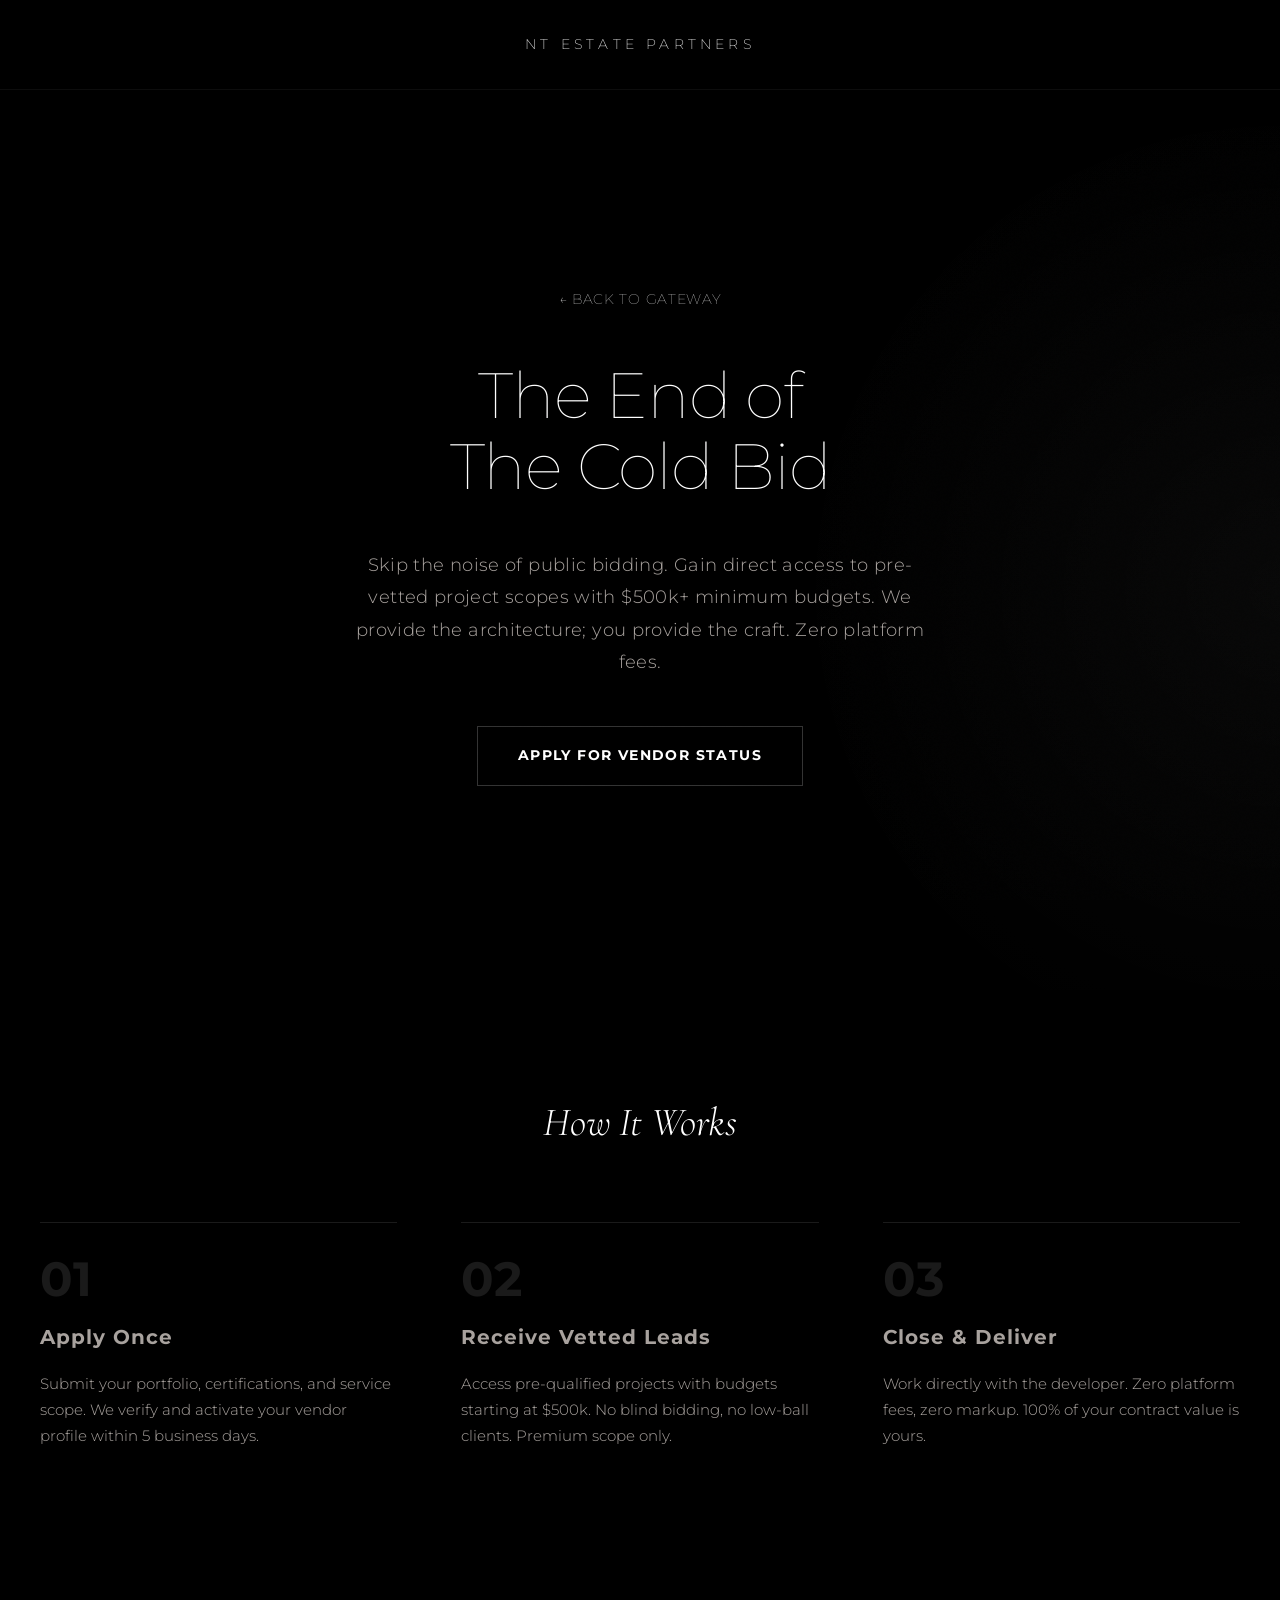
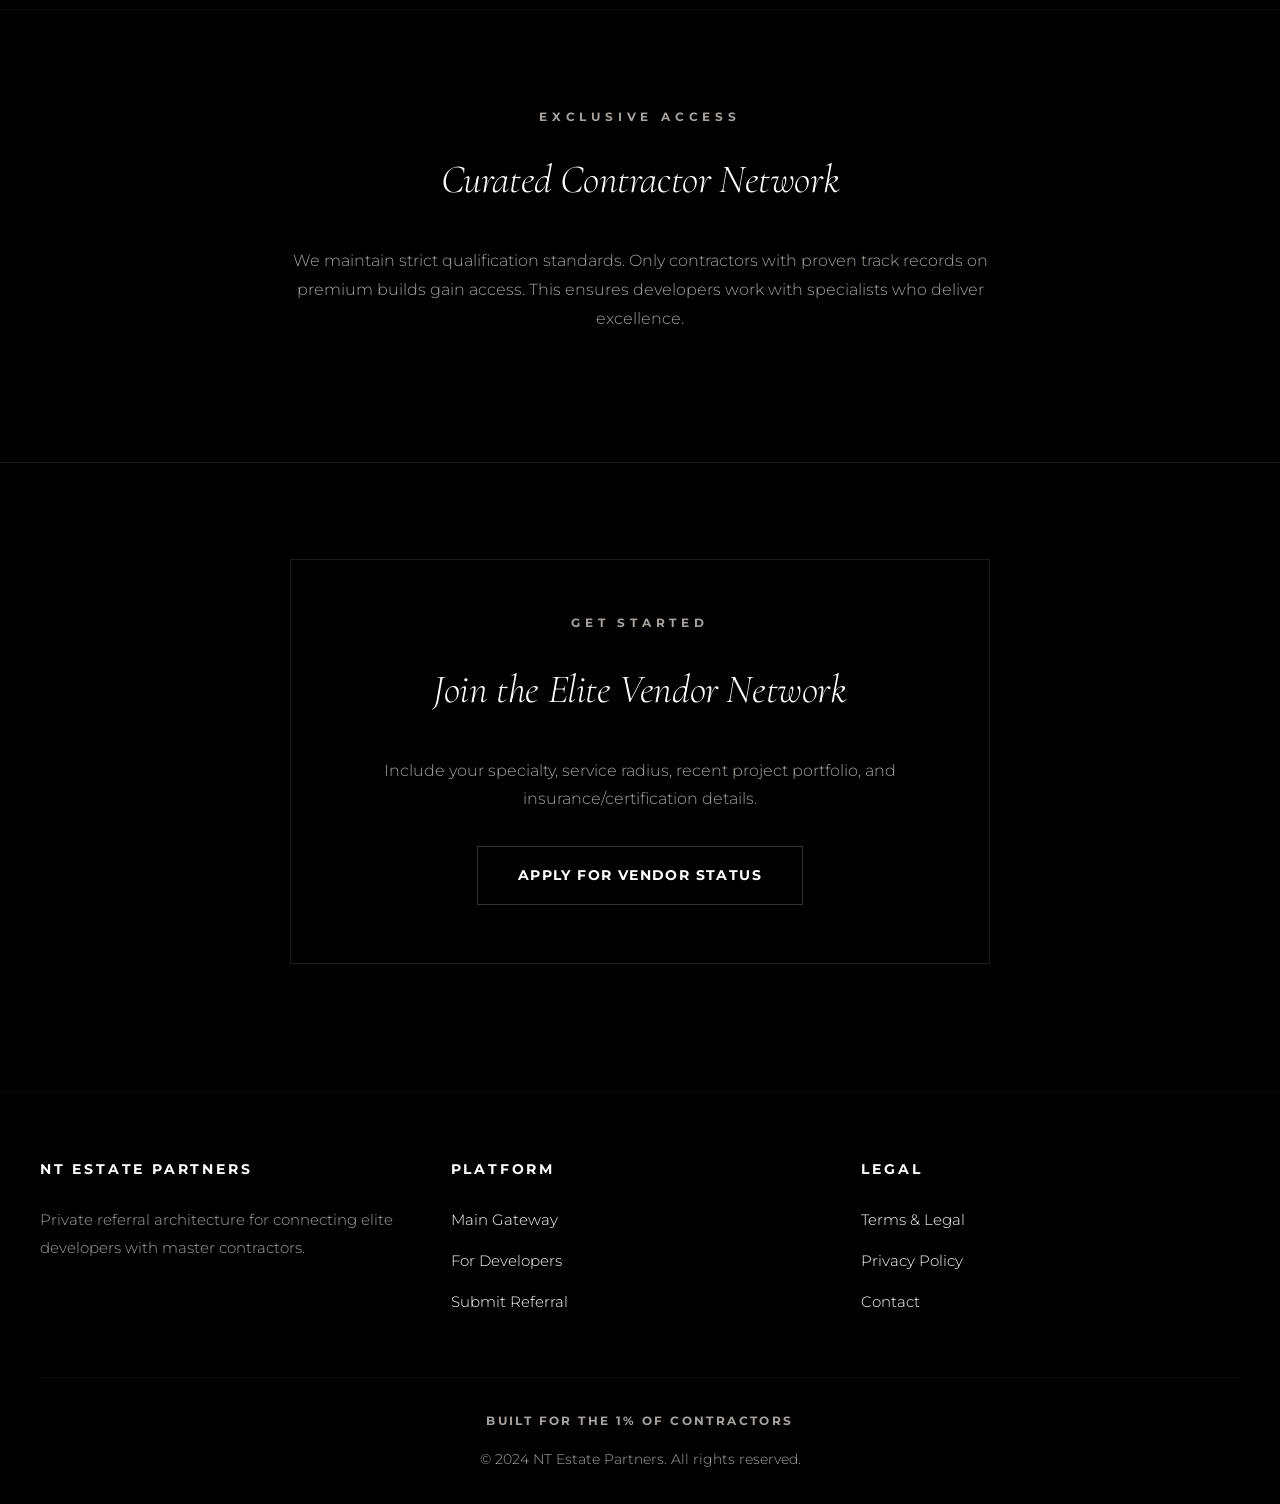
==== contractors.html @ 688e81b2 "Complete NT Estate Partners site – executive aesthetic, Montserrat/Cormorant typography, multi-page " ====
<!DOCTYPE html>
<html lang="en">
<head>
    <meta charset="UTF-8">
    <meta name="viewport" content="width=device-width, initial-scale=1.0">
    <title>NT Estate Partners - For Contractors</title>
    <link rel="stylesheet" href="style.css">
    <style>
        /* Back link styling */
        .back-link {
            display: inline-block;
            font-weight: 100;
            font-size: 0.875rem;
            letter-spacing: 0.05em;
            color: #ffffff;
            text-decoration: none;
            margin-bottom: 3rem;
            transition: opacity 0.3s ease;
        }

        .back-link:hover {
            opacity: 0.6;
        }
    </style>
</head>
<body>
    <!-- Header -->
    <header>
        <nav>
            <div class="logo">NT ESTATE PARTNERS</div>
        </nav>
    </header>

    <!-- Hero Section -->
    <section class="hero" style="padding: 8rem 2rem;">
        <div class="hero-content">
            <a href="index.html" class="back-link">← BACK TO GATEWAY</a>
            
            <h1>The End of<br>The Cold Bid</h1>
            
            <p class="secondary-text" style="margin: 2rem 0 3rem; max-width: 600px; margin-left: auto; margin-right: auto;">
                Skip the noise of public bidding. Gain direct access to pre-vetted project scopes with $500k+ minimum budgets. We provide the architecture; you provide the craft. Zero platform fees.
            </p>

            <a href="mailto:ops@ntestatepartners.com?subject=Contractor%20Vendor%20Application" class="btn-ghost">APPLY FOR VENDOR STATUS</a>
        </div>
    </section>

    <!-- Value Proposition Section -->
    <section class="how-it-works" style="padding: 6rem 2rem;">
        <div class="how-it-works-container">
            <h2>How It Works</h2>
            
            <div class="steps-grid">
                <div class="step">
                    <div class="step-number">01</div>
                    <h3 class="step-title">Apply Once</h3>
                    <p class="step-description">
                        Submit your portfolio, certifications, and service scope. We verify and activate your vendor profile within 5 business days.
                    </p>
                </div>

                <div class="step">
                    <div class="step-number">02</div>
                    <h3 class="step-title">Receive Vetted Leads</h3>
                    <p class="step-description">
                        Access pre-qualified projects with budgets starting at $500k. No blind bidding, no low-ball clients. Premium scope only.
                    </p>
                </div>

                <div class="step">
                    <div class="step-number">03</div>
                    <h3 class="step-title">Close & Deliver</h3>
                    <p class="step-description">
                        Work directly with the developer. Zero platform fees, zero markup. 100% of your contract value is yours.
                    </p>
                </div>
            </div>
        </div>
    </section>

    <!-- Exclusivity Section -->
    <section style="padding: 6rem 2rem; background: #000000; border-top: 1px solid rgba(255, 255, 255, 0.05);">
        <div class="contact-container" style="max-width: 700px;">
            <div style="text-align: center;">
                <span class="label" style="display: block; margin-bottom: 1rem;">EXCLUSIVE ACCESS</span>
                <h2 style="margin-bottom: 2rem;">Curated Contractor Network</h2>
                <p style="color: #a8a29e; margin-bottom: 2rem; font-size: 1rem;">
                    We maintain strict qualification standards. Only contractors with proven track records on premium builds gain access. This ensures developers work with specialists who deliver excellence.
                </p>
            </div>
        </div>
    </section>

    <!-- CTA Section -->
    <section class="contact-section" style="padding: 6rem 2rem;">
        <div class="contact-container">
            <div class="contact-card">
                <span class="label">GET STARTED</span>
                <h2 style="margin-top: 1rem; margin-bottom: 2rem;">Join the Elite Vendor Network</h2>
                <p style="margin-bottom: 2rem; color: #a8a29e;">
                    Include your specialty, service radius, recent project portfolio, and insurance/certification details.
                </p>
                <a href="mailto:ops@ntestatepartners.com?subject=Contractor%20Vendor%20Application" class="btn-ghost">APPLY FOR VENDOR STATUS</a>
            </div>
        </div>
    </section>

    <!-- Footer -->
    <footer>
        <div class="footer-container">
            <div class="footer-grid">
                <div class="footer-section">
                    <h4>NT Estate Partners</h4>
                    <p style="color: #a8a29e; font-size: 0.95rem;">
                        Private referral architecture for connecting elite developers with master contractors.
                    </p>
                </div>

                <div class="footer-section">
                    <h4>Platform</h4>
                    <ul>
                        <li><a href="index.html">Main Gateway</a></li>
                        <li><a href="developers.html">For Developers</a></li>
                        <li><a href="index.html#contact-section">Submit Referral</a></li>
                    </ul>
                </div>

                <div class="footer-section">
                    <h4>Legal</h4>
                    <ul>
                        <li><a href="legal.html">Terms & Legal</a></li>
                        <li><a href="legal.html">Privacy Policy</a></li>
                        <li><a href="#">Contact</a></li>
                    </ul>
                </div>
            </div>

            <div class="footer-bottom">
                <p class="footer-tagline">Built for the 1% of Contractors</p>
                <p class="footer-copyright">&copy; 2024 NT Estate Partners. All rights reserved.</p>
            </div>
        </div>
    </footer>

    <!-- Smooth scroll for anchor links -->
    <script>
        document.querySelectorAll('a[href^="#"]').forEach(anchor => {
            anchor.addEventListener('click', function(e) {
                const href = this.getAttribute('href');
                if (href !== '#' && !href.includes('mailto')) {
                    e.preventDefault();
                    const target = document.querySelector(href);
                    if (target) {
                        target.scrollIntoView({ behavior: 'smooth' });
                    }
                }
            });
        });
    </script>

    <!-- High-End Interactions Script -->
    <script src="interactions.js"></script>

    <!-- Micro-Interactions & Scroll Physics -->
    <script>
    (function() {
        'use strict';

        // ============================================
        // SCROLL REVEAL PHYSICS
        // ============================================

        const observerOptions = {
            threshold: 0.15,
            rootMargin: '0px 0px -100px 0px'
        };

        const scrollObserver = new IntersectionObserver((entries) => {
            entries.forEach((entry) => {
                if (entry.isIntersecting) {
                    entry.target.classList.add('in-view');
                    scrollObserver.unobserve(entry.target);
                }
            });
        }, observerOptions);

        // Observe all major sections for fade-in
        document.querySelectorAll('.hero, .divider-section, .how-it-works, .contact-section').forEach(el => {
            scrollObserver.observe(el);
        });

        // ============================================
        // STAGGERED CARD REVEAL
        // ============================================

        const cardObserver = new IntersectionObserver((entries) => {
            entries.forEach((entry) => {
                if (entry.isIntersecting) {
                    entry.target.querySelectorAll('.step').forEach((card) => {
                        card.classList.add('in-view');
                    });
                    cardObserver.unobserve(entry.target);
                }
            });
        }, observerOptions);

        const stepsGrid = document.querySelector('.steps-grid');
        if (stepsGrid) {
            cardObserver.observe(stepsGrid);
        }
    })();
    </script>
</body>
</html>
---- style.css ----
/* ============================================
   Quiet Luxury CSS - NT Estate Partners
   ============================================ */

/* Import Ultra-Minimalist Fonts */
@import url('https://fonts.googleapis.com/css2?family=Montserrat:wght@100;200;300;400;500;700;900&display=swap');
@import url('https://fonts.googleapis.com/css2?family=Cormorant+Garamond:wght@300&ital@1&display=swap');

/* ============================================
   RESET & GLOBAL STYLES
   ============================================ */

* {
    margin: 0;
    padding: 0;
    box-sizing: border-box;
}

html {
    scroll-behavior: smooth;
}

/* Custom Scrollbar */
::-webkit-scrollbar {
    width: 4px;
}

::-webkit-scrollbar-track {
    background: #000000;
}

::-webkit-scrollbar-thumb {
    background: rgba(255, 255, 255, 0.08);
    border-radius: 2px;
}

::-webkit-scrollbar-thumb:hover {
    background: rgba(255, 255, 255, 0.15);
}

body {
    font-family: 'Montserrat', -apple-system, BlinkMacSystemFont, 'Segoe UI', sans-serif;
    background-color: #000000;
    color: #a8a29e;
    line-height: 1.8;
    font-weight: 300;
    -webkit-font-smoothing: antialiased;
    -moz-osx-font-smoothing: grayscale;
}

/* ============================================
   TYPOGRAPHY
   ============================================ */

h1 {
    font-family: 'Montserrat', sans-serif;
    font-weight: 100;
    font-size: 4rem;
    letter-spacing: -0.02em;
    line-height: 1.1;
    margin-bottom: 2rem;
    color: #ffffff;
}

h2 {
    font-family: 'Cormorant Garamond', serif;
    font-weight: 300;
    font-style: italic;
    font-size: 2.5rem;
    letter-spacing: -0.01em;
    margin-bottom: 1.5rem;
    color: #ffffff;
}

p {
    font-family: 'Montserrat', sans-serif;
    font-weight: 300;
    font-size: 1rem;
    line-height: 1.8;
    color: #a8a29e;
}

.label {
    font-weight: 700;
    font-size: 0.75rem;
    letter-spacing: 0.4em;
    text-transform: uppercase;
    color: #a8a29e;
    margin-bottom: 1rem;
}

.secondary-text {
    color: #a8a29e;
    font-family: 'Montserrat', sans-serif;
    font-weight: 300;
    font-size: 1.125rem;
    letter-spacing: 0.02em;
}

/* ============================================
   HEADER & NAVIGATION
   ============================================ */

header {
    position: sticky;
    top: 0;
    z-index: 1000;
    background-color: rgba(0, 0, 0, 0.7);
    backdrop-filter: blur(12px);
    border-bottom: 1px solid rgba(255, 255, 255, 0.1);
}

nav {
    max-width: 1200px;
    margin: 0 auto;
    padding: 2rem;
    text-align: center;
}

.logo {
    font-family: 'Montserrat', sans-serif;
    font-weight: 200;
    font-size: 0.875rem;
    letter-spacing: 0.6em;
    text-transform: uppercase;
    animation: kerning-expand 2s ease-out 0.5s both;
    color: #ffffff;
}

/* ============================================
   ANIMATIONS & KEYFRAMES
   ============================================ */

@keyframes kerning-expand {
    from {
        letter-spacing: 0.2em;
        opacity: 0;
    }
    to {
        letter-spacing: 0.3em;
        opacity: 1;
    }
}

@keyframes scroll-reveal {
    from {
        opacity: 0;
        transform: translateY(20px);
    }
    to {
        opacity: 1;
        transform: translateY(0);
    }
}

@keyframes stagger-slide {
    from {
        opacity: 0;
        transform: translateY(20px);
    }
    to {
        opacity: 1;
        transform: translateY(0);
    }
}

.reveal {
    opacity: 0;
    animation: scroll-reveal 0.8s cubic-bezier(0.165, 0.84, 0.44, 1) forwards;
}

.step {
    opacity: 0;
}

.step.reveal-staggered {
    animation: stagger-slide 0.6s cubic-bezier(0.165, 0.84, 0.44, 1) forwards;
}

/* ============================================
   BUTTONS & INTERACTIVE ELEMENTS
   ============================================ */

.btn-ghost {
    display: inline-block;
    padding: 1rem 2.5rem;
    border: 1px solid rgba(255, 255, 255, 0.2);
    background: transparent;
    color: #ffffff;
    font-weight: 700;
    font-size: 0.875rem;
    letter-spacing: 0.1em;
    text-transform: uppercase;
    cursor: pointer;
    text-decoration: none;
    transition: all 0.6s cubic-bezier(0.165, 0.84, 0.44, 1);
    position: relative;
    overflow: hidden;
}

.btn-ghost::before {
    content: '';
    position: absolute;
    top: 0;
    left: -100%;
    width: 100%;
    height: 100%;
    background-color: #ffffff;
    z-index: -1;
    transition: left 0.6s cubic-bezier(0.165, 0.84, 0.44, 1);
}

.btn-ghost:hover {
    border-color: rgba(255, 255, 255, 0.8);
    color: #000000;
    transform: scale(1.02);
}

.btn-ghost:hover::before {
    left: 0;
}

a.btn-ghost {
    display: inline-block;
}

/* ============================================
   HERO SECTION
   ============================================ */

.hero {
    min-height: 100vh;
    display: flex;
    flex-direction: column;
    justify-content: center;
    align-items: center;
    padding: 4rem 2rem;
    text-align: center;
    position: relative;
    overflow: hidden;
}

.hero::before {
    content: '';
    position: absolute;
    top: 0;
    right: -500px;
    width: 1000px;
    height: 1000px;
    background: radial-gradient(circle, rgba(255, 255, 255, 0.03) 0%, transparent 70%);
    pointer-events: none;
}

.hero-content {
    max-width: 900px;
    position: relative;
    z-index: 1;
}

.hero h1 {
    margin-bottom: 3rem;
}

/* ============================================
   DIVIDER LINE
   ============================================ */

.divider-section {
    padding: 6rem 2rem;
    text-align: center;
}

.divider-line {
    width: 60%;
    height: 1px;
    background: linear-gradient(to right, transparent, rgba(255, 255, 255, 0.2), transparent);
    margin: 3rem auto;
}

.stats-label-top {
    display: block;
    margin-bottom: 2rem;
}

.stats-text-bottom {
    display: block;
    margin-top: 2rem;
    font-size: 1.25rem;
    letter-spacing: 0.01em;
}

/* ============================================
   HOW IT WORKS SECTION
   ============================================ */

.how-it-works {
    padding: 8rem 2rem;
    background: #000000;
}

.how-it-works-container {
    max-width: 1200px;
    margin: 0 auto;
}

.how-it-works h2 {
    text-align: center;
    margin-bottom: 4rem;
}

.steps-grid {
    display: grid;
    grid-template-columns: repeat(auto-fit, minmax(280px, 1fr));
    gap: 4rem;
    margin-bottom: 2rem;
}

.step {
    padding: 2rem 0;
    border-top: 1px solid rgba(255, 255, 255, 0.1);
    position: relative;
}

.step:hover {
    border-top-color: rgba(255, 255, 255, 0.3);
    transition: border-color 0.3s ease;
}

.step-number {
    font-weight: 700;
    font-size: 3rem;
    color: rgba(255, 255, 255, 0.1);
    line-height: 1;
    margin-bottom: 1rem;
}

.step-title {
    font-weight: 700;
    font-size: 1.25rem;
    margin-bottom: 1rem;
    letter-spacing: 0.05em;
}

.step-description {
    font-size: 0.95rem;
    line-height: 1.7;
    color: #a8a29e;
}

/* ============================================
   CONTACT/OPS SECTION
   ============================================ */

.contact-section {
    padding: 6rem 2rem;
    background-color: #000000;
    border-top: 1px solid rgba(255, 255, 255, 0.1);
}

.contact-container {
    max-width: 700px;
    margin: 0 auto;
    text-align: center;
}

.contact-card {
    backdrop-filter: blur(20px);
    border: 1px solid rgba(255, 255, 255, 0.1);
    padding: 3rem 2rem;
    margin-bottom: 2rem;
    transition: all 0.4s cubic-bezier(0.165, 0.84, 0.44, 1);
}

.contact-card:hover {
    border-color: rgba(255, 255, 255, 0.3);
    transform: scale(1.02);
}

.contact-label {
    display: block;
    margin-bottom: 1.5rem;
}

.email-display {
    font-weight: 300;
    font-size: 1.5rem;
    letter-spacing: 0.02em;
    margin-bottom: 1.5rem;
    word-break: break-all;
}

.email-display a {
    color: #ffffff;
    text-decoration: none;
    transition: opacity 0.3s ease;
}

.email-display a:hover {
    opacity: 0.7;
}

.copy-btn {
    background: transparent;
    border: 1px solid rgba(255, 255, 255, 0.2);
    color: #ffffff;
    padding: 0.75rem 1.5rem;
    font-size: 0.75rem;
    font-weight: 700;
    letter-spacing: 0.1em;
    text-transform: uppercase;
    cursor: pointer;
    transition: all 0.3s ease;
    margin: 1rem 0;
}

.copy-btn:hover {
    border-color: rgba(255, 255, 255, 0.5);
}

.copy-feedback {
    font-size: 0.85rem;
    color: #a8a29e;
    margin-top: 1rem;
}

.instruction-box {
    background: rgba(255, 255, 255, 0.02);
    border: 1px solid rgba(255, 255, 255, 0.1);
    padding: 1.5rem;
    border-radius: 0;
    font-size: 0.9rem;
    line-height: 1.8;
    color: #a8a29e;
    margin: 2rem 0;
    text-align: left;
}

/* ============================================
   FOOTER
   ============================================ */

footer {
    background: #000000;
    border-top: 1px solid rgba(255, 255, 255, 0.05);
    padding: 4rem 2rem 2rem;
}

.footer-container {
    max-width: 1200px;
    margin: 0 auto;
}

.footer-grid {
    display: grid;
    grid-template-columns: repeat(3, 1fr);
    gap: 2rem;
    margin-bottom: 3rem;
}

.footer-section h4 {
    font-weight: 700;
    font-size: 0.875rem;
    letter-spacing: 0.2em;
    text-transform: uppercase;
    margin-bottom: 1.5rem;
    color: #ffffff;
    text-align: left;
}

.footer-section ul {
    list-style: none;
    padding: 0;
    padding-left: 0;
    margin: 0;
}

.footer-section ul li {
    margin-bottom: 0.75rem;
    padding: 0;
    font-family: 'Montserrat', -apple-system, BlinkMacSystemFont, 'Segoe UI', sans-serif;
    font-weight: 300;
}

.footer-section a {
    color: #64748b;
    text-decoration: none;
    font-size: 0.95rem;
    font-family: 'Montserrat', -apple-system, BlinkMacSystemFont, 'Segoe UI', sans-serif;
    font-weight: 300;
    line-height: 1.6;
    transition: color 0.3s cubic-bezier(0.165, 0.84, 0.44, 1);
}

.footer-section a:hover {
    color: #ffffff;
}

.footer-bottom {
    border-top: 1px solid rgba(255, 255, 255, 0.05);
    padding-top: 2rem;
    text-align: center;
}

.footer-tagline {
    font-weight: 700;
    font-size: 0.75rem;
    letter-spacing: 0.2em;
    text-transform: uppercase;
    color: #a8a29e;
    margin-bottom: 1rem;
}

.footer-copyright {
    font-size: 0.85rem;
    color: #a8a29e;
}

/* Override default link styles in footer */
footer ul {
    list-style: none !important;
    padding-left: 0 !important;
}

footer li {
    list-style: none !important;
    padding-left: 0 !important;
}

footer a,
footer a:visited,
footer a:active {
    color: #ffffff !important;
    text-decoration: none !important;
}

footer a:hover {
    color: #ffffff !important;
}

/* ============================================
   ATMOSPHERIC GRAIN OVERLAY
   ============================================ */

body::before {
    content: '';
    position: fixed;
    top: 0;
    left: 0;
    width: 100%;
    height: 100%;
    background-image: 
        url("data:image/svg+xml,%3Csvg viewBox='0 0 400 400' xmlns='http://www.w3.org/2000/svg'%3E%3Cfilter id='noiseFilter'%3E%3CfeTurbulence type='fractalNoise' baseFrequency='0.9' numOctaves='4' result='noise' /%3E%3C/filter%3E%3Crect width='400' height='400' fill='%23000000' filter='url(%23noiseFilter)'/%3E%3C/svg%3E");
    opacity: 0.02;
    pointer-events: none;
    z-index: 1;
    mix-blend-mode: overlay;
}

/* ============================================
   HEADER POLISH REFINEMENT
   ============================================ */

header {
    backdrop-filter: blur(15px);
    border-bottom: 1px solid rgba(255, 255, 255, 0.05);
}

/* ============================================
   MAGNETIC HOVER - GHOST BUTTONS
   ============================================ */

.btn-ghost {
    transition: all 0.4s cubic-bezier(0.165, 0.84, 0.44, 1);
}

.btn-ghost:hover {
    transform: scale(1.02) translateY(-2px);
    border-color: rgba(255, 255, 255, 0.8);
}

/* ============================================
   MAGNETIC HOVER - DIRECT CHANNEL CARD
   ============================================ */

.contact-card {
    transition: all 0.4s cubic-bezier(0.165, 0.84, 0.44, 1);
}

.contact-card:hover {
    transform: scale(1.02);
    border-color: rgba(255, 255, 255, 0.3);
}

/* ============================================
   STAGGERED CARD REVEALS
   ============================================ */

.step {
    opacity: 0;
    transform: translateY(20px);
    transition: opacity 0.8s ease-out, transform 0.8s ease-out;
}

.step.in-view {
    opacity: 1;
    transform: translateY(0);
}

.step:nth-child(1).in-view {
    transition-delay: 0ms;
}

.step:nth-child(2).in-view {
    transition-delay: 200ms;
}

.step:nth-child(3).in-view {
    transition-delay: 400ms;
}

/* ============================================
   RESPONSIVE DESIGN
   ============================================ */

@media (max-width: 768px) {
    h1 {
        font-size: 2.5rem;
    }

    h2 {
        font-size: 1.75rem;
    }

    .hero {
        min-height: 80vh;
        padding: 3rem 1.5rem;
    }

    .divider-line {
        width: 80%;
    }

    .how-it-works {
        padding: 4rem 1.5rem;
    }

    .steps-grid {
        gap: 2rem;
    }

    .contact-card {
        padding: 2rem 1.5rem;
    }

    .email-display {
        font-size: 1.125rem;
    }

    .footer-grid {
        grid-template-columns: 1fr;
        gap: 2rem;
    }
}

@media (max-width: 480px) {
    h1 {
        font-size: 1.75rem;
        margin-bottom: 1.5rem;
    }

    h2 {
        font-size: 1.25rem;
    }

    .hero {
        min-height: 60vh;
        padding: 2rem 1rem;
    }

    .hero h1 {
        font-size: 1.75rem;
    }

    .divider-section {
        padding: 4rem 1rem;
    }

    .divider-line {
        width: 100%;
    }

    .how-it-works {
        padding: 3rem 1rem;
    }

    .step {
        padding: 1.5rem 0;
    }

    .step-number {
        font-size: 2rem;
    }

    .contact-card {
        padding: 1.5rem 1rem;
    }

    .email-display {
        font-size: 1rem;
    }

    .btn-ghost {
        padding: 0.75rem 1.5rem;
        font-size: 0.75rem;
    }
}

/* ============================================
   UTILITY CLASSES
   ============================================ */

.text-center {
    text-align: center;
}

.mt-large {
    margin-top: 4rem;
}

.container {
    max-width: 1200px;
    margin: 0 auto;
    padding: 0 2rem;
}
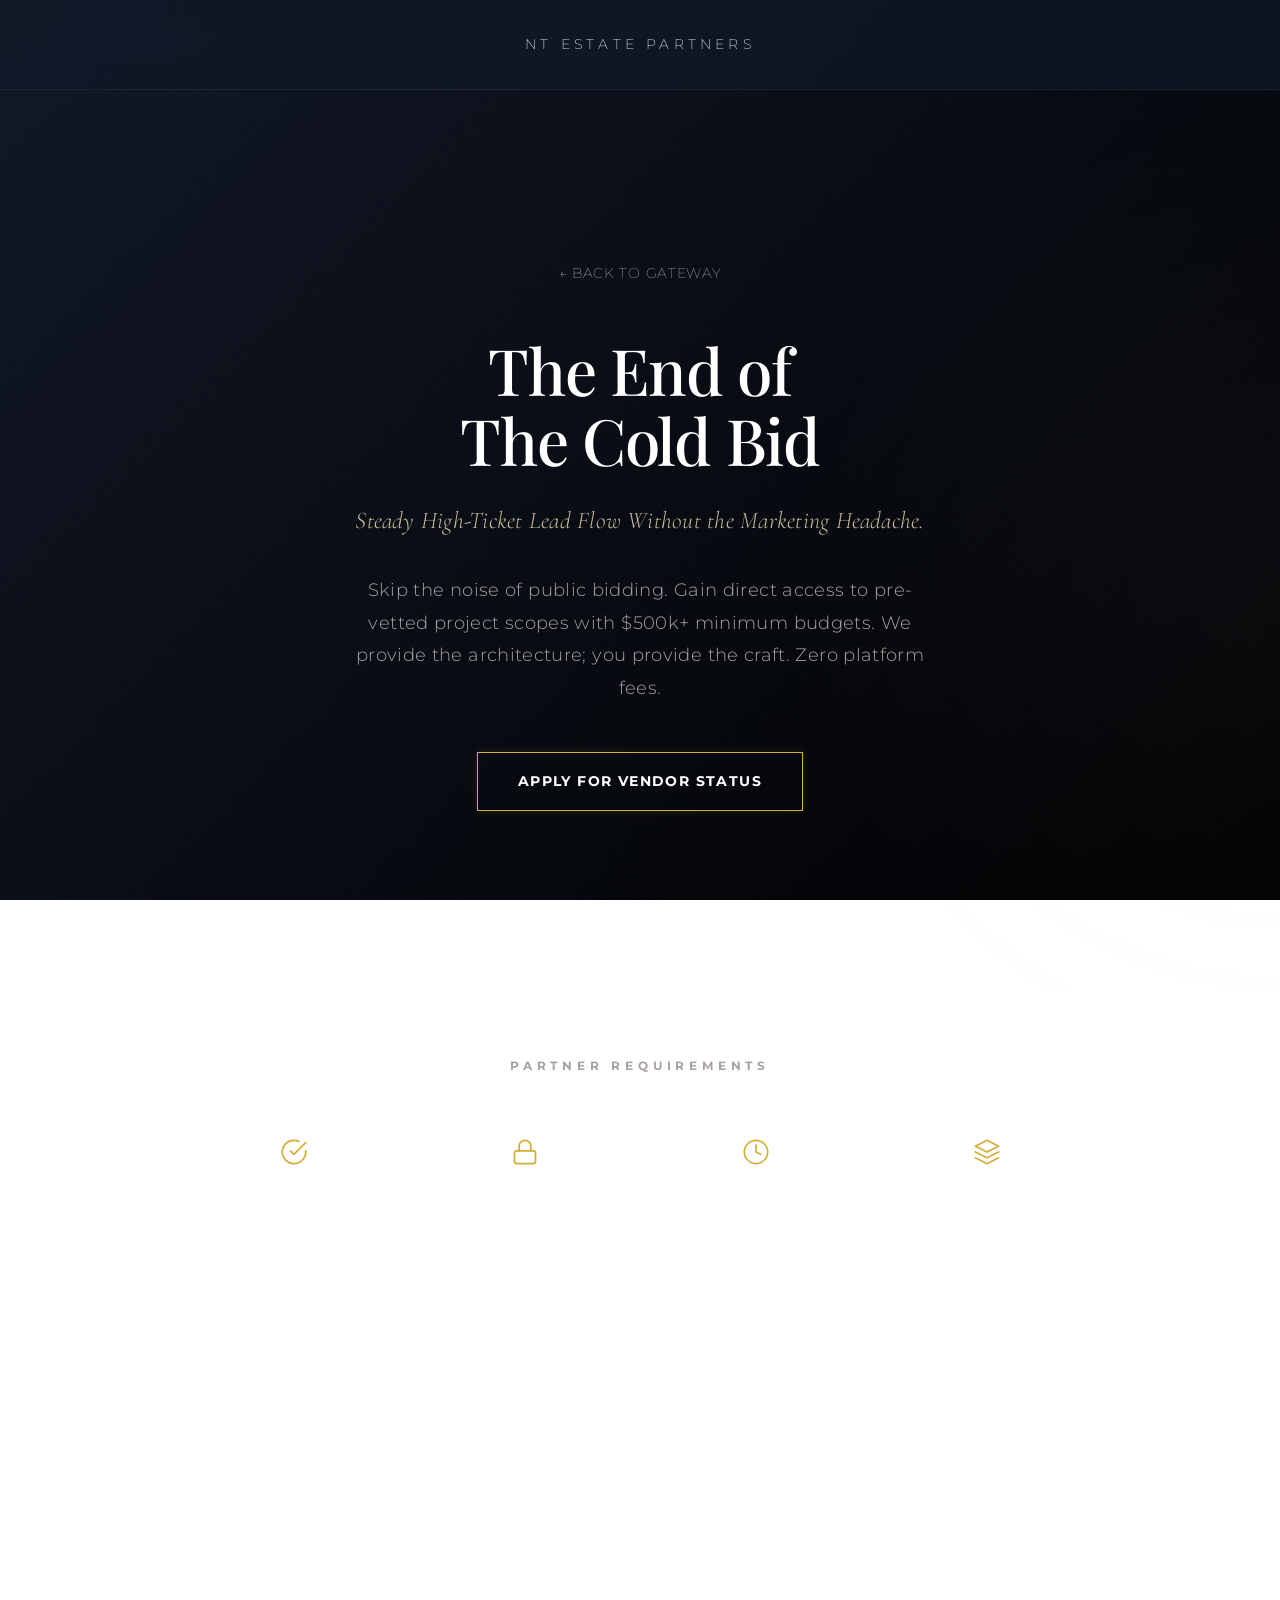
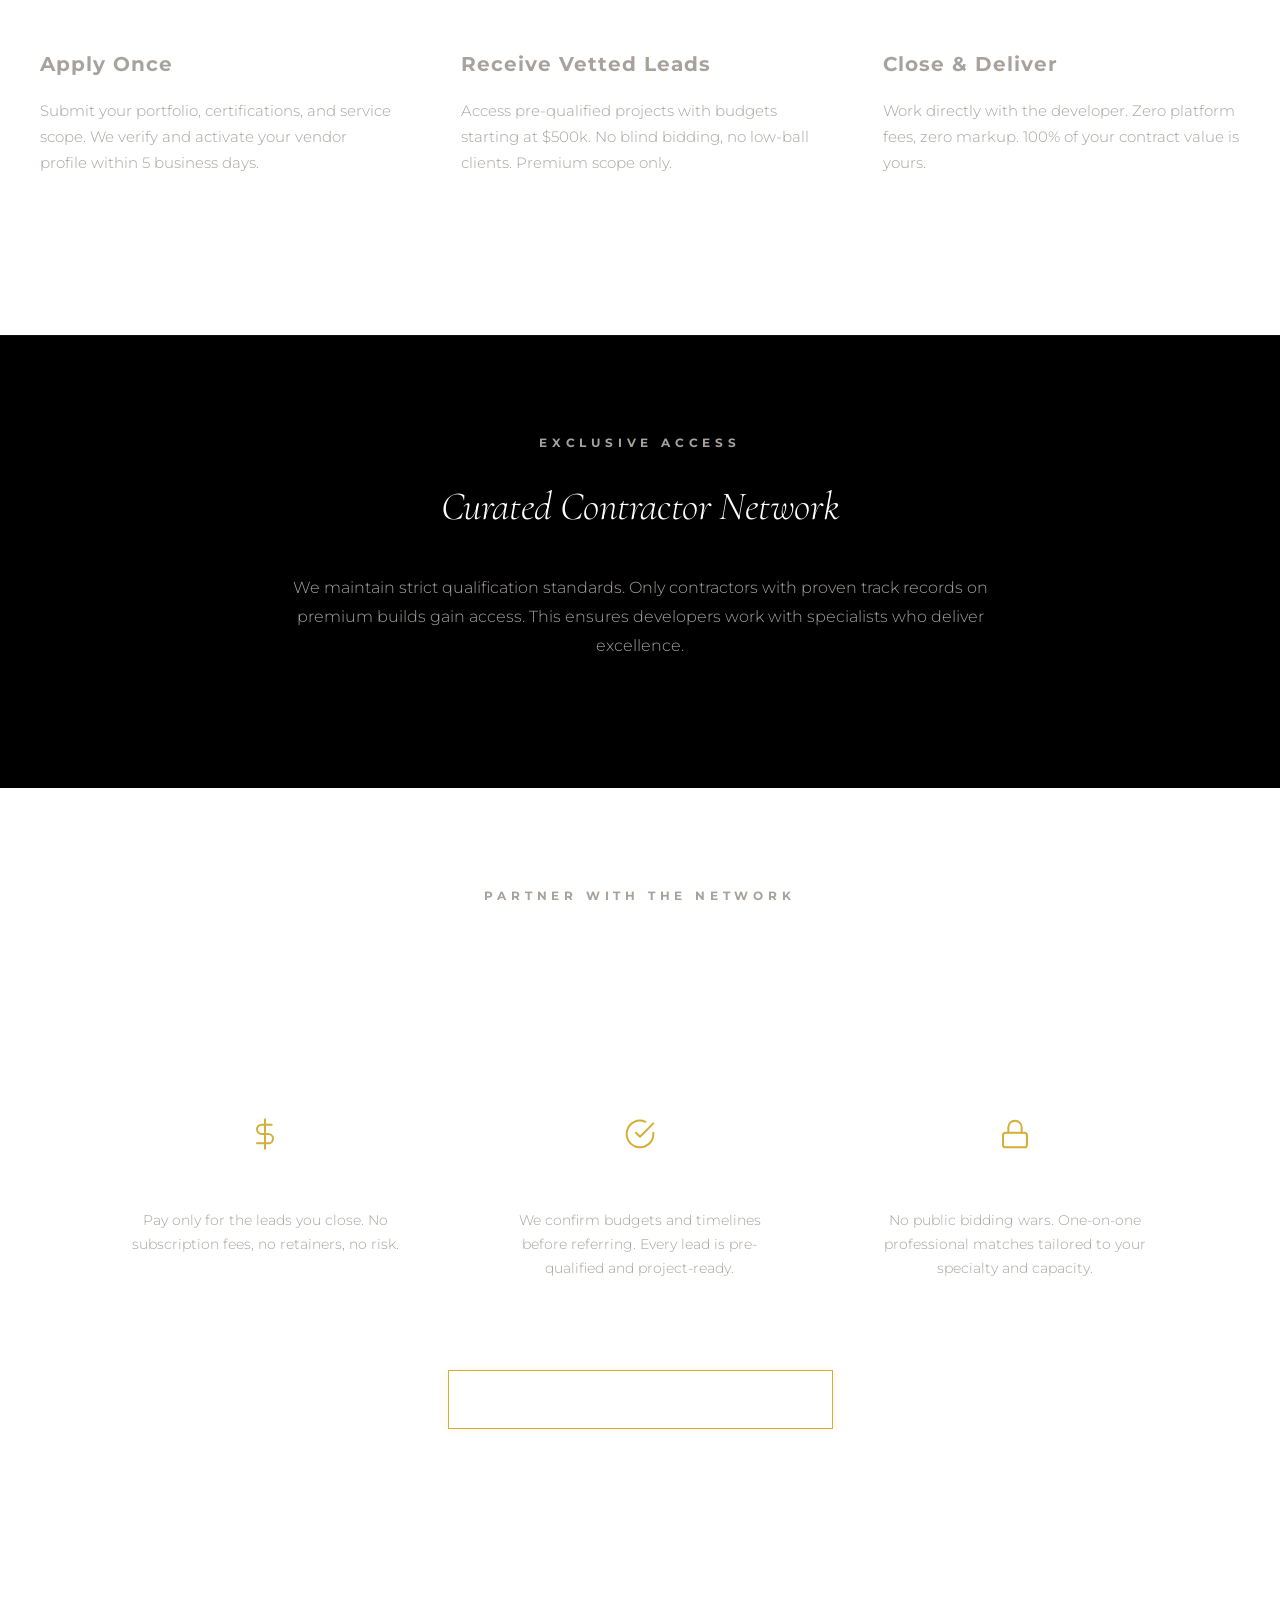
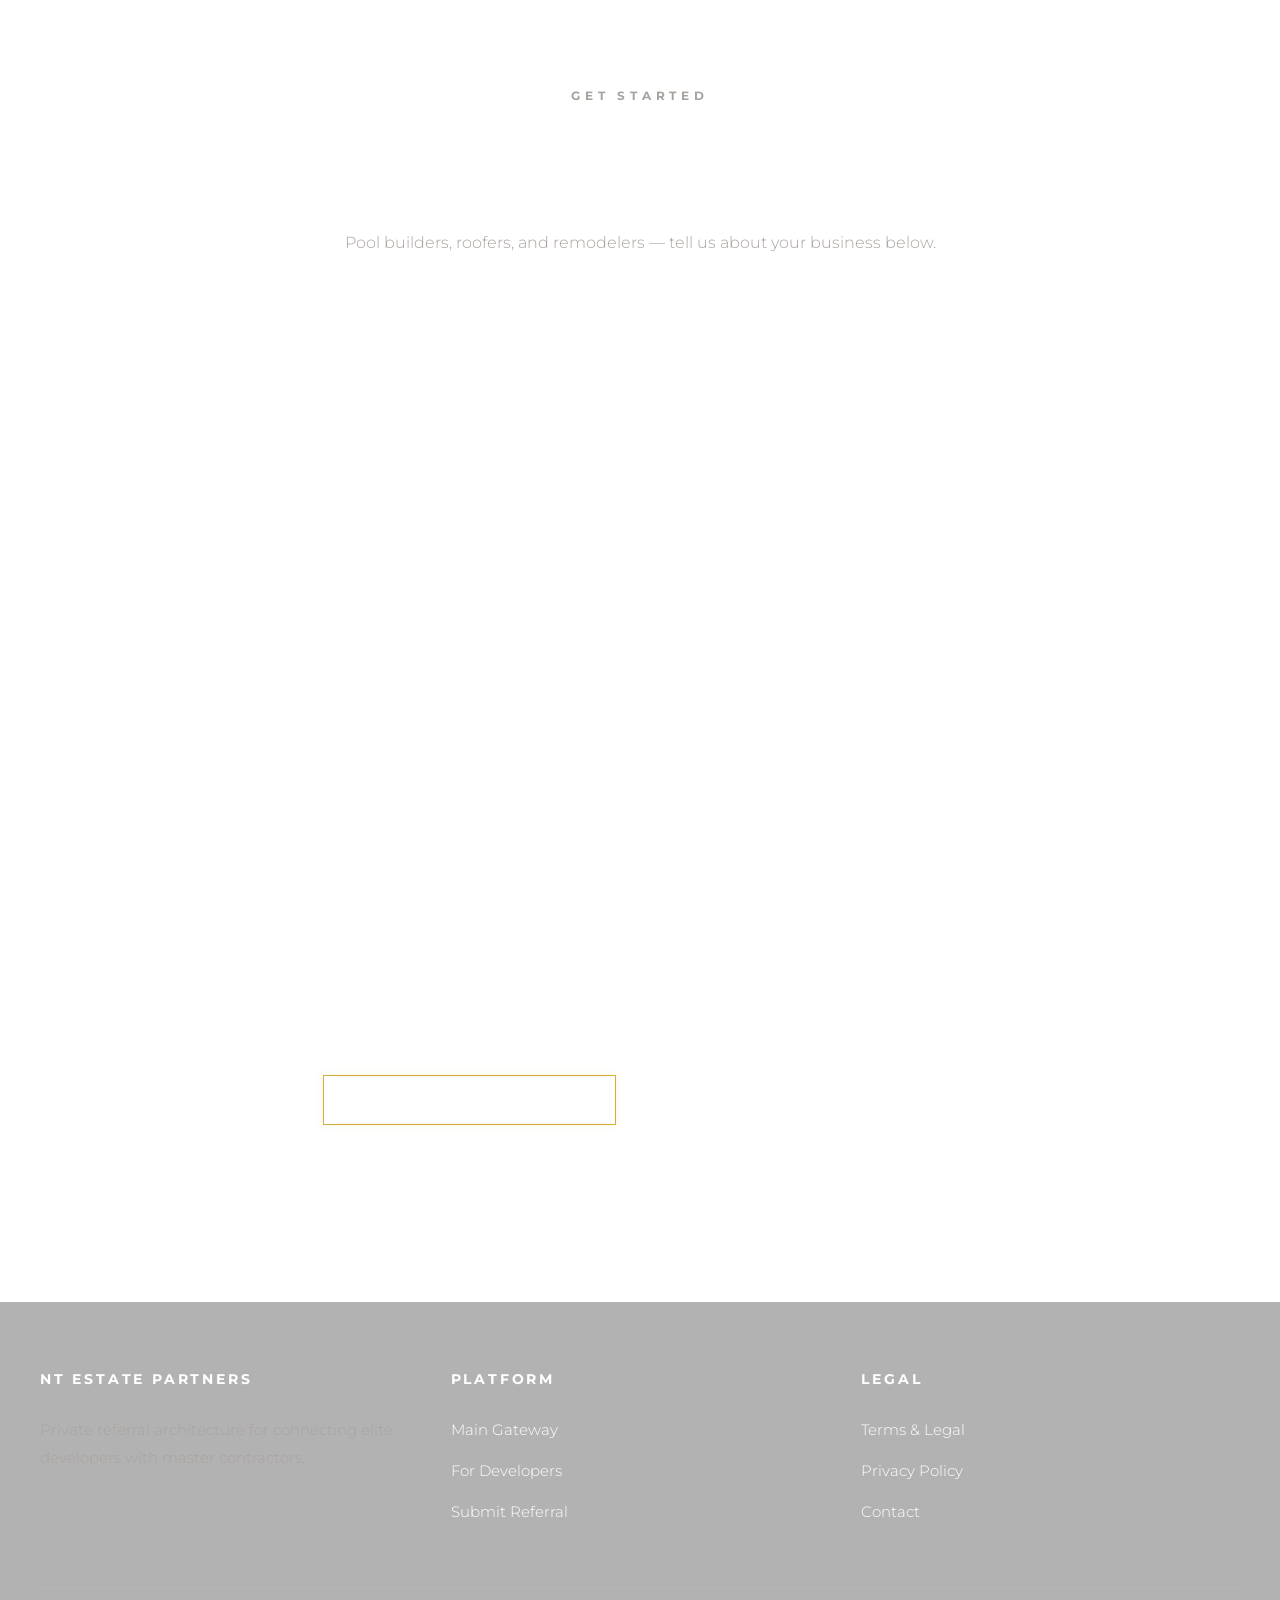
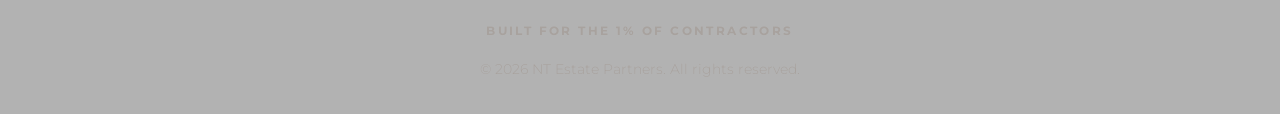
==== commit 84a42024: "Add Partner with the Network section, mobile responsive benefits grid, B2B partner pages, discovery " ====
--- a/contractors.html
+++ b/contractors.html
@@ -3,8 +3,13 @@
 <head>
     <meta charset="UTF-8">
     <meta name="viewport" content="width=device-width, initial-scale=1.0">
-    <title>NT Estate Partners - For Contractors</title>
+    <title>Join the Elite Contractor Network | High-Ticket Leads in Westlake &amp; Southlake</title>
+    <meta name="description" content="Grow your business with pre-vetted, high-budget estate leads in North Texas. Join our exclusive referral architecture today.">
     <link rel="stylesheet" href="style.css">
+    <link rel="apple-touch-icon" sizes="180x180" href="/apple-touch-icon.png">
+    <link rel="icon" type="image/png" sizes="32x32" href="/favicon-32x32.png">
+    <link rel="icon" type="image/png" sizes="16x16" href="/favicon-16x16.png">
+    <link rel="manifest" href="/site.webmanifest">
     <style>
         /* Back link styling */
         .back-link {
@@ -38,11 +43,38 @@
             
             <h1>The End of<br>The Cold Bid</h1>
             
+            <h2 class="hero-h2">Steady High-Ticket Lead Flow Without the Marketing Headache.</h2>
+
             <p class="secondary-text" style="margin: 2rem 0 3rem; max-width: 600px; margin-left: auto; margin-right: auto;">
                 Skip the noise of public bidding. Gain direct access to pre-vetted project scopes with $500k+ minimum budgets. We provide the architecture; you provide the craft. Zero platform fees.
             </p>
 
             <a href="mailto:ops@ntestatepartners.com?subject=Contractor%20Vendor%20Application" class="btn-ghost">APPLY FOR VENDOR STATUS</a>
+        </div>
+    </section>
+
+    <!-- Partner Requirements Row -->
+    <section class="partner-requirements-section">
+        <div class="partner-requirements-container">
+            <span class="label" style="display: block; text-align: center; margin-bottom: 2rem;">PARTNER REQUIREMENTS</span>
+            <div class="partner-requirements-row">
+                <div class="partner-req">
+                    <svg width="28" height="28" viewBox="0 0 24 24" fill="none" stroke="currentColor" stroke-width="1.5" stroke-linecap="round" stroke-linejoin="round"><path d="M22 11.08V12a10 10 0 1 1-5.93-9.14"/><polyline points="22 4 12 14.01 9 11.01"/></svg>
+                    <span>Licensed &amp; Bonded</span>
+                </div>
+                <div class="partner-req">
+                    <svg width="28" height="28" viewBox="0 0 24 24" fill="none" stroke="currentColor" stroke-width="1.5" stroke-linecap="round" stroke-linejoin="round"><rect x="3" y="11" width="18" height="11" rx="2" ry="2"/><path d="M7 11V7a5 5 0 0 1 10 0v4"/></svg>
+                    <span>Fully Insured</span>
+                </div>
+                <div class="partner-req">
+                    <svg width="28" height="28" viewBox="0 0 24 24" fill="none" stroke="currentColor" stroke-width="1.5" stroke-linecap="round" stroke-linejoin="round"><circle cx="12" cy="12" r="10"/><polyline points="12 6 12 12 16 14"/></svg>
+                    <span>5+ Years Experience</span>
+                </div>
+                <div class="partner-req">
+                    <svg width="28" height="28" viewBox="0 0 24 24" fill="none" stroke="currentColor" stroke-width="1.5" stroke-linecap="round" stroke-linejoin="round"><path d="M12 2L2 7l10 5 10-5-10-5z"/><path d="M2 17l10 5 10-5"/><path d="M2 12l10 5 10-5"/></svg>
+                    <span>Luxury Portfolio</span>
+                </div>
+            </div>
         </div>
     </section>
 
@@ -92,16 +124,93 @@
         </div>
     </section>
 
-    <!-- CTA Section -->
-    <section class="contact-section" style="padding: 6rem 2rem;">
+    <!-- Partner with the Network Section -->
+    <section class="partner-pitch-section">
+        <div class="partner-pitch-container">
+            <span class="label" style="display: block; text-align: center; margin-bottom: 1.5rem;">PARTNER WITH THE NETWORK</span>
+            <h2 class="partner-pitch-heading">Get Exclusive Access to Westlake &amp; Southlake's Most Ambitious Projects.</h2>
+
+            <div class="benefits-grid">
+                <div class="benefit-card">
+                    <div class="benefit-icon">
+                        <svg width="32" height="32" viewBox="0 0 24 24" fill="none" stroke="currentColor" stroke-width="1.5" stroke-linecap="round" stroke-linejoin="round"><line x1="12" y1="1" x2="12" y2="23"/><path d="M17 5H9.5a3.5 3.5 0 0 0 0 7h5a3.5 3.5 0 0 1 0 7H6"/></svg>
+                    </div>
+                    <h3 class="benefit-title">Zero Upfront Cost</h3>
+                    <p class="benefit-desc">Pay only for the leads you close. No subscription fees, no retainers, no risk.</p>
+                </div>
+                <div class="benefit-card">
+                    <div class="benefit-icon">
+                        <svg width="32" height="32" viewBox="0 0 24 24" fill="none" stroke="currentColor" stroke-width="1.5" stroke-linecap="round" stroke-linejoin="round"><path d="M22 11.08V12a10 10 0 1 1-5.93-9.14"/><polyline points="22 4 12 14.01 9 11.01"/></svg>
+                    </div>
+                    <h3 class="benefit-title">Vetted Homeowners</h3>
+                    <p class="benefit-desc">We confirm budgets and timelines before referring. Every lead is pre-qualified and project-ready.</p>
+                </div>
+                <div class="benefit-card">
+                    <div class="benefit-icon">
+                        <svg width="32" height="32" viewBox="0 0 24 24" fill="none" stroke="currentColor" stroke-width="1.5" stroke-linecap="round" stroke-linejoin="round"><rect x="3" y="11" width="18" height="11" rx="2" ry="2"/><path d="M7 11V7a5 5 0 0 1 10 0v4"/></svg>
+                    </div>
+                    <h3 class="benefit-title">Discreet Onboarding</h3>
+                    <p class="benefit-desc">No public bidding wars. One-on-one professional matches tailored to your specialty and capacity.</p>
+                </div>
+            </div>
+
+            <div style="text-align: center; margin-top: 3rem;">
+                <a href="#contractor-apply" class="btn-ghost">APPLY FOR ELITE PARTNER STATUS</a>
+            </div>
+        </div>
+    </section>
+
+    <!-- Application Section -->
+    <section class="contact-section" id="contractor-apply" style="padding: 6rem 2rem;">
         <div class="contact-container">
             <div class="contact-card">
                 <span class="label">GET STARTED</span>
-                <h2 style="margin-top: 1rem; margin-bottom: 2rem;">Join the Elite Vendor Network</h2>
+                <h2 style="margin-top: 1rem; margin-bottom: 2rem;">Join the Elite Contractor Network</h2>
                 <p style="margin-bottom: 2rem; color: #a8a29e;">
-                    Include your specialty, service radius, recent project portfolio, and insurance/certification details.
+                    Pool builders, roofers, and remodelers — tell us about your business below.
                 </p>
-                <a href="mailto:ops@ntestatepartners.com?subject=Contractor%20Vendor%20Application" class="btn-ghost">APPLY FOR VENDOR STATUS</a>
+
+                <form id="contractor-form" class="partner-form" method="POST" action="/submit-referral">
+                    <input type="hidden" name="formType" value="contractor-application">
+                    <div class="form-group">
+                        <label for="c-name">Full Name</label>
+                        <input type="text" id="c-name" name="name" required>
+                    </div>
+                    <div class="form-group">
+                        <label for="c-company">Company Name</label>
+                        <input type="text" id="c-company" name="company" required>
+                    </div>
+                    <div class="form-group">
+                        <label for="c-phone">Phone</label>
+                        <input type="tel" id="c-phone" name="phone" required>
+                    </div>
+                    <div class="form-group">
+                        <label for="c-email">Email</label>
+                        <input type="email" id="c-email" name="email" required>
+                    </div>
+                    <div class="form-group">
+                        <label for="c-specialty">Specialty</label>
+                        <select id="c-specialty" name="specialty" required>
+                            <option value="">Select your specialty...</option>
+                            <option value="pool-builder">Pool Builder</option>
+                            <option value="roofer">Roofer</option>
+                            <option value="remodeler">Remodeler</option>
+                            <option value="landscaping">Landscaping</option>
+                            <option value="masonry">Masonry / Hardscape</option>
+                            <option value="other">Other</option>
+                        </select>
+                    </div>
+                    <div class="form-group">
+                        <label for="c-experience">Years In Business</label>
+                        <input type="text" id="c-experience" name="experience" placeholder="e.g., 12 years">
+                    </div>
+                    <div class="form-group">
+                        <label for="c-portfolio">Portfolio / Website URL</label>
+                        <input type="url" id="c-portfolio" name="portfolio" placeholder="https://">
+                    </div>
+                    <button type="submit" class="btn-ghost">APPLY FOR PARTNERSHIP</button>
+                    <div id="contractor-form-message" style="display: none; margin-top: 1rem; padding: 1rem; border-radius: 4px;"></div>
+                </form>
             </div>
         </div>
     </section>
@@ -138,7 +247,7 @@
 
             <div class="footer-bottom">
                 <p class="footer-tagline">Built for the 1% of Contractors</p>
-                <p class="footer-copyright">&copy; 2024 NT Estate Partners. All rights reserved.</p>
+                <p class="footer-copyright">&copy; 2026 NT Estate Partners. All rights reserved.</p>
             </div>
         </div>
     </footer>
@@ -162,6 +271,56 @@
     <!-- High-End Interactions Script -->
     <script src="interactions.js"></script>
 
+    <!-- Partner Form Submission -->
+    <script>
+    (function() {
+        'use strict';
+
+        var form = document.getElementById('contractor-form');
+        if (!form) return;
+
+        form.addEventListener('submit', async function(e) {
+            e.preventDefault();
+            var messageDiv = document.getElementById('contractor-form-message');
+            var submitBtn = form.querySelector('button[type="submit"]');
+            var originalText = submitBtn.textContent;
+
+            try {
+                submitBtn.disabled = true;
+                submitBtn.textContent = 'SUBMITTING...';
+
+                var response = await fetch('/submit-referral', {
+                    method: 'POST',
+                    body: new FormData(form)
+                });
+                var result = await response.json();
+
+                messageDiv.className = result.success ? 'success' : 'error';
+                messageDiv.textContent = result.message;
+                messageDiv.style.display = 'block';
+
+                if (result.success) {
+                    form.reset();
+                    submitBtn.textContent = '✓ SUBMITTED';
+                    setTimeout(function() {
+                        submitBtn.textContent = originalText;
+                        submitBtn.disabled = false;
+                    }, 3000);
+                } else {
+                    submitBtn.disabled = false;
+                    submitBtn.textContent = originalText;
+                }
+            } catch (err) {
+                messageDiv.className = 'error';
+                messageDiv.textContent = 'An error occurred. Please try again.';
+                messageDiv.style.display = 'block';
+                submitBtn.disabled = false;
+                submitBtn.textContent = originalText;
+            }
+        });
+    })();
+    </script>
+
     <!-- Micro-Interactions & Scroll Physics -->
     <script>
     (function() {
@@ -186,9 +345,26 @@
         }, observerOptions);
 
         // Observe all major sections for fade-in
-        document.querySelectorAll('.hero, .divider-section, .how-it-works, .contact-section').forEach(el => {
+        document.querySelectorAll('.hero, .partner-requirements-section, .how-it-works, .partner-pitch-section, .contact-section').forEach(el => {
+            el.classList.add('scroll-reveal');
             scrollObserver.observe(el);
         });
+
+        // Stagger benefit cards
+        const benefitsGrid = document.querySelector('.benefits-grid');
+        if (benefitsGrid) {
+            const benefitObserver = new IntersectionObserver((entries) => {
+                entries.forEach((entry) => {
+                    if (entry.isIntersecting) {
+                        entry.target.querySelectorAll('.benefit-card').forEach((card, i) => {
+                            setTimeout(() => { card.classList.add('in-view'); }, i * 150);
+                        });
+                        benefitObserver.unobserve(entry.target);
+                    }
+                });
+            }, observerOptions);
+            benefitObserver.observe(benefitsGrid);
+        }
 
         // ============================================
         // STAGGERED CARD REVEAL
--- a/style.css
+++ b/style.css
@@ -5,6 +5,7 @@
 /* Import Ultra-Minimalist Fonts */
 @import url('https://fonts.googleapis.com/css2?family=Montserrat:wght@100;200;300;400;500;700;900&display=swap');
 @import url('https://fonts.googleapis.com/css2?family=Cormorant+Garamond:wght@300&ital@1&display=swap');
+@import url('https://fonts.googleapis.com/css2?family=Playfair+Display:wght@400;500;600;700&display=swap');
 
 /* ============================================
    RESET & GLOBAL STYLES
@@ -40,7 +41,8 @@
 
 body {
     font-family: 'Montserrat', -apple-system, BlinkMacSystemFont, 'Segoe UI', sans-serif;
-    background-color: #000000;
+    background: linear-gradient(135deg, #111827 0%, #000000 100%);
+    background-attachment: fixed;
     color: #a8a29e;
     line-height: 1.8;
     font-weight: 300;
@@ -53,8 +55,8 @@
    ============================================ */
 
 h1 {
-    font-family: 'Montserrat', sans-serif;
-    font-weight: 100;
+    font-family: 'Playfair Display', 'Georgia', serif;
+    font-weight: 500;
     font-size: 4rem;
     letter-spacing: -0.02em;
     line-height: 1.1;
@@ -105,7 +107,7 @@
     position: sticky;
     top: 0;
     z-index: 1000;
-    background-color: rgba(0, 0, 0, 0.7);
+    background-color: rgba(17, 24, 39, 0.75);
     backdrop-filter: blur(12px);
     border-bottom: 1px solid rgba(255, 255, 255, 0.1);
 }
@@ -131,6 +133,17 @@
    ANIMATIONS & KEYFRAMES
    ============================================ */
 
+@keyframes fade-in {
+    from {
+        opacity: 0;
+        transform: translateY(12px);
+    }
+    to {
+        opacity: 1;
+        transform: translateY(0);
+    }
+}
+
 @keyframes kerning-expand {
     from {
         letter-spacing: 0.2em;
@@ -184,7 +197,8 @@
 .btn-ghost {
     display: inline-block;
     padding: 1rem 2.5rem;
-    border: 1px solid rgba(255, 255, 255, 0.2);
+    min-height: 50px;
+    border: 1px solid #d4af37;
     background: transparent;
     color: #ffffff;
     font-weight: 700;
@@ -193,9 +207,10 @@
     text-transform: uppercase;
     cursor: pointer;
     text-decoration: none;
-    transition: all 0.6s cubic-bezier(0.165, 0.84, 0.44, 1);
+    transition: all 0.5s cubic-bezier(0.165, 0.84, 0.44, 1);
     position: relative;
     overflow: hidden;
+    box-shadow: 0 0 8px rgba(212, 175, 55, 0.15);
 }
 
 .btn-ghost::before {
@@ -211,13 +226,16 @@
 }
 
 .btn-ghost:hover {
-    border-color: rgba(255, 255, 255, 0.8);
-    color: #000000;
-    transform: scale(1.02);
+    border-color: #d4af37;
+    border-width: 2px;
+    color: #ffffff;
+    transform: scale(1.03);
+    box-shadow: 0 0 18px rgba(212, 175, 55, 0.3), 0 0 36px rgba(212, 175, 55, 0.1);
 }
 
 .btn-ghost:hover::before {
     left: 0;
+    background-color: rgba(212, 175, 55, 0.06);
 }
 
 a.btn-ghost {
@@ -255,10 +273,187 @@
     max-width: 900px;
     position: relative;
     z-index: 1;
+    animation: fade-in 1.2s ease-out both;
 }
 
 .hero h1 {
-    margin-bottom: 3rem;
+    margin-bottom: 1.5rem;
+}
+
+.hero-subheadline {
+    font-size: 1.15rem;
+    color: #c4b998;
+    font-weight: 300;
+    letter-spacing: 0.03em;
+    margin-bottom: 2.5rem;
+    max-width: 600px;
+    margin-left: auto;
+    margin-right: auto;
+}
+
+/* Authority Row */
+.authority-row {
+    display: flex;
+    justify-content: center;
+    align-items: center;
+    gap: 1.25rem;
+    margin-top: 2.5rem;
+}
+
+.authority-pillar {
+    font-size: 0.75rem;
+    font-weight: 500;
+    letter-spacing: 0.15em;
+    text-transform: uppercase;
+    color: rgba(212, 175, 55, 0.7);
+}
+
+.authority-divider {
+    color: rgba(255, 255, 255, 0.15);
+    font-weight: 100;
+    font-size: 0.85rem;
+}
+
+/* Micro-copy */
+.micro-copy {
+    font-size: 0.8rem;
+    color: rgba(212, 175, 55, 0.55);
+    margin-top: 1rem;
+    margin-bottom: 0;
+    letter-spacing: 0.04em;
+    font-weight: 300;
+}
+
+/* ============================================
+   SERVICE AREA SECTION
+   ============================================ */
+
+.service-area-section {
+    padding: 5rem 2rem;
+    border-top: 1px solid rgba(255, 255, 255, 0.06);
+}
+
+.service-area-container {
+    display: grid;
+    grid-template-columns: 1fr 1fr;
+    gap: 3rem;
+    max-width: 1100px;
+    margin: 0 auto;
+    align-items: center;
+}
+
+.service-area-text h2 {
+    font-style: normal;
+    font-size: 2rem;
+    margin-bottom: 0;
+}
+
+.service-area-locations {
+    display: flex;
+    flex-wrap: wrap;
+    gap: 0.75rem;
+    margin-top: 2rem;
+}
+
+.location-tag {
+    display: inline-flex;
+    align-items: center;
+    gap: 0.5rem;
+    padding: 0.5rem 1rem;
+    background: rgba(255, 255, 255, 0.04);
+    backdrop-filter: blur(8px);
+    border: 1px solid rgba(255, 255, 255, 0.1);
+    border-radius: 6px;
+    color: #ffffff;
+    font-size: 0.8rem;
+    font-weight: 500;
+    letter-spacing: 0.06em;
+    text-transform: uppercase;
+}
+
+.location-tag svg {
+    color: #d4af37;
+    flex-shrink: 0;
+}
+
+.service-area-map {
+    width: 100%;
+    min-height: 380px;
+    border-radius: 12px;
+    overflow: hidden;
+    border: 1px solid rgba(255, 255, 255, 0.08);
+}
+
+.service-area-map iframe {
+    display: block;
+    width: 100%;
+    height: 100%;
+    min-height: 380px;
+}
+
+/* ============================================
+   TRUST GRID (BENTO BOX LAYOUT)
+   ============================================ */
+
+.trust-grid-section {
+    padding: 5rem 2rem;
+}
+
+.trust-grid {
+    display: grid;
+    grid-template-columns: repeat(3, 1fr);
+    gap: 1.5rem;
+    max-width: 1100px;
+    margin: 0 auto;
+}
+
+.trust-box {
+    background: rgba(255, 255, 255, 0.04);
+    backdrop-filter: blur(10px);
+    -webkit-backdrop-filter: blur(10px);
+    border: 1px solid rgba(255, 255, 255, 0.08);
+    border-radius: 12px;
+    padding: 2.5rem 2rem;
+    text-align: center;
+    transition: all 0.4s cubic-bezier(0.165, 0.84, 0.44, 1);
+    opacity: 0;
+    transform: translateY(20px);
+}
+
+.trust-box.in-view {
+    opacity: 1;
+    transform: translateY(0);
+}
+
+.trust-box:hover {
+    background: rgba(255, 255, 255, 0.07);
+    border-color: rgba(212, 175, 55, 0.25);
+    transform: translateY(-4px);
+    box-shadow: 0 8px 30px rgba(0, 0, 0, 0.3);
+}
+
+.trust-icon {
+    color: #d4af37;
+    margin-bottom: 1.25rem;
+    display: flex;
+    justify-content: center;
+}
+
+.trust-title {
+    font-family: 'Montserrat', sans-serif;
+    font-weight: 600;
+    font-size: 0.95rem;
+    letter-spacing: 0.08em;
+    text-transform: uppercase;
+    color: #ffffff;
+    margin-bottom: 0.75rem;
+}
+
+.trust-desc {
+    font-size: 0.875rem;
+    color: #a8a29e;
+    line-height: 1.7;
+    font-weight: 300;
 }
 
 /* ============================================
@@ -295,7 +490,7 @@
 
 .how-it-works {
     padding: 8rem 2rem;
-    background: #000000;
+    background: transparent;
 }
 
 .how-it-works-container {
@@ -353,7 +548,7 @@
 
 .contact-section {
     padding: 6rem 2rem;
-    background-color: #000000;
+    background-color: transparent;
     border-top: 1px solid rgba(255, 255, 255, 0.1);
 }
 
@@ -436,11 +631,210 @@
 }
 
 /* ============================================
+   DISCOVERY QUIZ
+   ============================================ */
+
+#discovery-quiz {
+    position: relative;
+    overflow: hidden;
+}
+
+.quiz-progress {
+    width: 100%;
+    height: 2px;
+    background: rgba(255, 255, 255, 0.08);
+    margin-bottom: 2.5rem;
+    border-radius: 1px;
+    overflow: hidden;
+}
+
+.quiz-progress-bar {
+    width: 25%;
+    height: 100%;
+    background: linear-gradient(90deg, #d4af37, #c4a030);
+    transition: width 0.5s ease;
+    border-radius: 1px;
+}
+
+.quiz-step {
+    display: none;
+    animation: quiz-fade-in 0.4s ease-out;
+}
+
+.quiz-step.active {
+    display: block;
+}
+
+@keyframes quiz-fade-in {
+    from {
+        opacity: 0;
+        transform: translateX(20px);
+    }
+    to {
+        opacity: 1;
+        transform: translateX(0);
+    }
+}
+
+.quiz-question {
+    font-family: 'Playfair Display', 'Georgia', serif;
+    font-weight: 500;
+    font-style: normal;
+    font-size: 1.75rem;
+    color: #ffffff;
+    margin-bottom: 2rem;
+    text-align: center;
+}
+
+.quiz-options {
+    display: flex;
+    flex-direction: column;
+    gap: 0.75rem;
+    max-width: 420px;
+    margin: 0 auto;
+}
+
+.quiz-option {
+    display: flex;
+    align-items: center;
+    gap: 1rem;
+    width: 100%;
+    padding: 1rem 1.5rem;
+    min-height: 50px;
+    background: rgba(255, 255, 255, 0.04);
+    backdrop-filter: blur(8px);
+    border: 1px solid rgba(255, 255, 255, 0.1);
+    border-radius: 8px;
+    color: #ffffff;
+    font-family: 'Montserrat', sans-serif;
+    font-size: 0.95rem;
+    font-weight: 400;
+    letter-spacing: 0.03em;
+    cursor: pointer;
+    transition: all 0.3s cubic-bezier(0.165, 0.84, 0.44, 1);
+    text-align: left;
+}
+
+.quiz-option:hover {
+    background: rgba(212, 175, 55, 0.08);
+    border-color: rgba(212, 175, 55, 0.4);
+    transform: translateX(4px);
+}
+
+.quiz-option.selected {
+    background: rgba(212, 175, 55, 0.12);
+    border-color: #d4af37;
+    box-shadow: 0 0 12px rgba(212, 175, 55, 0.15);
+}
+
+.quiz-option-icon {
+    display: flex;
+    align-items: center;
+    justify-content: center;
+    color: #d4af37;
+    flex-shrink: 0;
+}
+
+.quiz-back {
+    display: inline-block;
+    margin-top: 1.5rem;
+    padding: 0.5rem 1rem;
+    background: transparent;
+    border: none;
+    color: #a8a29e;
+    font-family: 'Montserrat', sans-serif;
+    font-size: 0.8rem;
+    font-weight: 400;
+    letter-spacing: 0.05em;
+    cursor: pointer;
+    transition: color 0.3s ease;
+}
+
+.quiz-back:hover {
+    color: #ffffff;
+}
+
+/* ============================================
+   REFERRAL FORM
+   ============================================ */
+
+#referral-form {
+    text-align: left;
+}
+
+.form-group {
+    margin-bottom: 1.5rem;
+}
+
+.form-group label {
+    display: block;
+    font-size: 0.875rem;
+    font-weight: 300;
+    color: #ffffff;
+    margin-bottom: 0.5rem;
+    letter-spacing: 0.05em;
+    text-transform: uppercase;
+}
+
+.form-group input,
+.form-group select,
+.form-group textarea {
+    width: 100%;
+    padding: 0.75rem 1rem;
+    margin: 0;
+    background: rgba(255, 255, 255, 0.05);
+    border: 1px solid rgba(255, 255, 255, 0.1);
+    color: #ffffff;
+    font-family: 'Montserrat', -apple-system, BlinkMacSystemFont, 'Segoe UI', sans-serif;
+    font-size: 0.95rem;
+    font-weight: 300;
+    line-height: 1.6;
+    box-sizing: border-box;
+    transition: all 0.3s ease;
+}
+
+.form-group input::placeholder,
+.form-group textarea::placeholder {
+    color: rgba(255, 255, 255, 0.3);
+}
+
+.form-group input:focus,
+.form-group select:focus,
+.form-group textarea:focus {
+    outline: none;
+    background: rgba(255, 255, 255, 0.08);
+    border-color: rgba(255, 255, 255, 0.3);
+}
+
+.form-group textarea {
+    resize: vertical;
+    min-height: 120px;
+}
+
+#form-message {
+    border-radius: 0;
+    font-size: 0.9rem;
+    line-height: 1.6;
+}
+
+#form-message.success {
+    background: rgba(76, 175, 80, 0.1);
+    border: 1px solid rgba(76, 175, 80, 0.3);
+    color: #90EE90;
+}
+
+#form-message.error {
+    background: rgba(244, 67, 54, 0.1);
+    border: 1px solid rgba(244, 67, 54, 0.3);
+    color: #FF6B6B;
+}
+
+/* ============================================
    FOOTER
    ============================================ */
 
 footer {
-    background: #000000;
+    background: rgba(0, 0, 0, 0.3);
     border-top: 1px solid rgba(255, 255, 255, 0.05);
     padding: 4rem 2rem 2rem;
 }
@@ -566,6 +960,161 @@
 }
 
 /* ============================================
+   PARTNER PAGES (Contractors & Developers)
+   ============================================ */
+
+.hero-h2 {
+    font-family: 'Cormorant Garamond', serif;
+    font-weight: 300;
+    font-style: italic;
+    font-size: 1.5rem;
+    color: #c4b998;
+    margin-bottom: 0.5rem;
+    letter-spacing: 0.01em;
+}
+
+/* Partner Requirements Row */
+.partner-requirements-section {
+    padding: 4rem 2rem;
+    border-top: 1px solid rgba(255, 255, 255, 0.06);
+}
+
+.partner-requirements-container {
+    max-width: 900px;
+    margin: 0 auto;
+}
+
+.partner-requirements-row {
+    display: grid;
+    grid-template-columns: repeat(4, 1fr);
+    gap: 1.5rem;
+}
+
+.partner-req {
+    display: flex;
+    flex-direction: column;
+    align-items: center;
+    gap: 0.75rem;
+    text-align: center;
+    padding: 1.75rem 1rem;
+    background: rgba(255, 255, 255, 0.03);
+    backdrop-filter: blur(8px);
+    border: 1px solid rgba(255, 255, 255, 0.08);
+    border-radius: 10px;
+    color: #d4af37;
+    transition: all 0.3s ease;
+}
+
+.partner-req:hover {
+    border-color: rgba(212, 175, 55, 0.3);
+    background: rgba(255, 255, 255, 0.05);
+}
+
+.partner-req span {
+    font-family: 'Montserrat', sans-serif;
+    font-size: 0.8rem;
+    font-weight: 500;
+    letter-spacing: 0.08em;
+    text-transform: uppercase;
+    color: #ffffff;
+}
+
+/* Partner Application Forms */
+.partner-form {
+    text-align: left;
+}
+
+.partner-form .form-group input,
+.partner-form .form-group select {
+    min-height: 50px;
+    font-size: 1rem;
+    padding: 0.875rem 1rem;
+}
+
+/* ============================================
+   PARTNER PITCH SECTION
+   ============================================ */
+
+.partner-pitch-section {
+    padding: 6rem 2rem;
+    border-top: 1px solid rgba(255, 255, 255, 0.06);
+}
+
+.partner-pitch-container {
+    max-width: 1100px;
+    margin: 0 auto;
+}
+
+.partner-pitch-heading {
+    font-family: 'Playfair Display', 'Georgia', serif;
+    font-weight: 500;
+    font-style: normal;
+    font-size: 2.25rem;
+    color: #ffffff;
+    text-align: center;
+    margin-bottom: 3.5rem;
+    max-width: 700px;
+    margin-left: auto;
+    margin-right: auto;
+    line-height: 1.25;
+}
+
+.benefits-grid {
+    display: grid;
+    grid-template-columns: repeat(3, 1fr);
+    gap: 1.5rem;
+}
+
+.benefit-card {
+    background: rgba(255, 255, 255, 0.04);
+    backdrop-filter: blur(10px);
+    -webkit-backdrop-filter: blur(10px);
+    border: 1px solid rgba(255, 255, 255, 0.08);
+    border-radius: 12px;
+    padding: 2.5rem 2rem;
+    text-align: center;
+    transition: all 0.4s cubic-bezier(0.165, 0.84, 0.44, 1);
+    opacity: 0;
+    transform: translateY(20px);
+}
+
+.benefit-card.in-view {
+    opacity: 1;
+    transform: translateY(0);
+}
+
+.benefit-card:hover {
+    background: rgba(255, 255, 255, 0.07);
+    border-color: rgba(212, 175, 55, 0.25);
+    transform: translateY(-4px);
+    box-shadow: 0 8px 30px rgba(0, 0, 0, 0.3);
+}
+
+.benefit-icon {
+    color: #d4af37;
+    margin-bottom: 1.25rem;
+    display: flex;
+    justify-content: center;
+}
+
+.benefit-title {
+    font-family: 'Montserrat', sans-serif;
+    font-weight: 600;
+    font-size: 0.95rem;
+    letter-spacing: 0.08em;
+    text-transform: uppercase;
+    color: #ffffff;
+    margin-bottom: 0.75rem;
+}
+
+.benefit-desc {
+    font-size: 0.875rem;
+    color: #a8a29e;
+    line-height: 1.7;
+    font-weight: 300;
+}
+
+/* ============================================
    MAGNETIC HOVER - GHOST BUTTONS
    ============================================ */
 
@@ -574,8 +1123,10 @@
 }
 
 .btn-ghost:hover {
-    transform: scale(1.02) translateY(-2px);
-    border-color: rgba(255, 255, 255, 0.8);
+    transform: scale(1.03);
+    border-color: #d4af37;
+    border-width: 2px;
+    box-shadow: 0 0 18px rgba(212, 175, 55, 0.3), 0 0 36px rgba(212, 175, 55, 0.1);
 }
 
 /* ============================================
@@ -589,6 +1140,21 @@
 .contact-card:hover {
     transform: scale(1.02);
     border-color: rgba(255, 255, 255, 0.3);
+}
+
+/* ============================================
+   SCROLL-TRIGGERED SECTION REVEALS
+   ============================================ */
+
+.scroll-reveal {
+    opacity: 0;
+    transform: translateY(20px);
+    transition: opacity 0.8s ease-out, transform 0.8s ease-out;
+}
+
+.scroll-reveal.in-view {
+    opacity: 1;
+    transform: translateY(0);
 }
 
 /* ============================================
@@ -634,6 +1200,24 @@
     .hero {
         min-height: 80vh;
         padding: 3rem 1.5rem;
+        text-align: center;
+    }
+
+    .hero-content,
+    .how-it-works-container,
+    .contact-container {
+        max-width: 90%;
+        margin-left: auto;
+        margin-right: auto;
+    }
+
+    .hero-subheadline {
+        font-size: 1rem;
+    }
+
+    .authority-row {
+        flex-wrap: wrap;
+        gap: 0.75rem;
     }
 
     .divider-line {
@@ -642,6 +1226,7 @@
 
     .how-it-works {
         padding: 4rem 1.5rem;
+        text-align: center;
     }
 
     .steps-grid {
@@ -650,6 +1235,36 @@
 
     .contact-card {
         padding: 2rem 1.5rem;
+    }
+
+    .quiz-question {
+        font-size: 1.4rem;
+    }
+
+    .quiz-options {
+        max-width: 100%;
+    }
+
+    .quiz-option {
+        min-height: 50px;
+        padding: 0.875rem 1.25rem;
+    }
+
+    .service-area-container {
+        grid-template-columns: 1fr;
+        gap: 2rem;
+    }
+
+    .service-area-map {
+        min-height: 300px;
+    }
+
+    .service-area-map iframe {
+        min-height: 300px;
+    }
+
+    .service-area-text h2 {
+        font-size: 1.6rem;
     }
 
     .email-display {
@@ -659,6 +1274,53 @@
     .footer-grid {
         grid-template-columns: 1fr;
         gap: 2rem;
+    }
+
+    .btn-ghost {
+        min-height: 50px;
+        padding: 0.875rem 2rem;
+    }
+
+    .trust-grid {
+        grid-template-columns: 1fr;
+        gap: 1rem;
+        max-width: 90%;
+    }
+
+    .trust-box {
+        padding: 2rem 1.5rem;
+    }
+
+    .partner-requirements-row {
+        grid-template-columns: repeat(2, 1fr);
+        gap: 1rem;
+    }
+
+    .hero-h2 {
+        font-size: 1.25rem;
+    }
+
+    .partner-form .form-group input,
+    .partner-form .form-group select {
+        min-height: 50px;
+        font-size: 1rem;
+    }
+
+    .partner-pitch-section {
+        padding: 5rem 1.5rem;
+    }
+
+    .partner-pitch-header {
+        font-size: 2rem;
+    }
+
+    .partner-benefits-grid {
+        grid-template-columns: 1fr;
+        gap: 1rem;
+    }
+
+    .partner-benefit-box {
+        padding: 2rem 1.5rem;
     }
 }
 
@@ -674,13 +1336,57 @@
 
     .hero {
         min-height: 60vh;
-        padding: 2rem 1rem;
+        padding: 2rem 5%;
+        text-align: center;
     }
 
     .hero h1 {
         font-size: 1.75rem;
     }
 
+    .hero-content,
+    .how-it-works-container,
+    .contact-container,
+    .divider-section {
+        max-width: 90%;
+        margin-left: auto;
+        margin-right: auto;
+    }
+
+    .hero-subheadline {
+        font-size: 0.95rem;
+    }
+
+    .authority-row {
+        flex-direction: column;
+        gap: 0.5rem;
+    }
+
+    .authority-divider {
+        display: none;
+    }
+
+    .service-area-container {
+        gap: 1.5rem;
+    }
+
+    .service-area-map {
+        min-height: 250px;
+    }
+
+    .service-area-map iframe {
+        min-height: 250px;
+    }
+
+    .service-area-text h2 {
+        font-size: 1.35rem;
+    }
+
+    .location-tag {
+        font-size: 0.7rem;
+        padding: 0.4rem 0.75rem;
+    }
+
     .divider-section {
         padding: 4rem 1rem;
     }
@@ -691,6 +1397,7 @@
 
     .how-it-works {
         padding: 3rem 1rem;
+        text-align: center;
     }
 
     .step {
@@ -710,8 +1417,45 @@
     }
 
     .btn-ghost {
-        padding: 0.75rem 1.5rem;
+        min-height: 50px;
+        padding: 0.875rem 1.5rem;
         font-size: 0.75rem;
+    }
+
+    .trust-grid {
+        grid-template-columns: 1fr;
+        gap: 0.75rem;
+        max-width: 90%;
+    }
+
+    .trust-box {
+        padding: 1.75rem 1.25rem;
+    }
+
+    .partner-requirements-row {
+        grid-template-columns: 1fr;
+        gap: 0.75rem;
+    }
+
+    .partner-req {
+        flex-direction: row;
+        padding: 1.25rem 1rem;
+    }
+
+    .hero-h2 {
+        font-size: 1.1rem;
+    }
+
+    .partner-pitch-section {
+        padding: 4rem 5%;
+    }
+
+    .partner-pitch-header {
+        font-size: 1.5rem;
+    }
+
+    .partner-benefit-box {
+        padding: 1.5rem 1rem;
     }
 }
 
